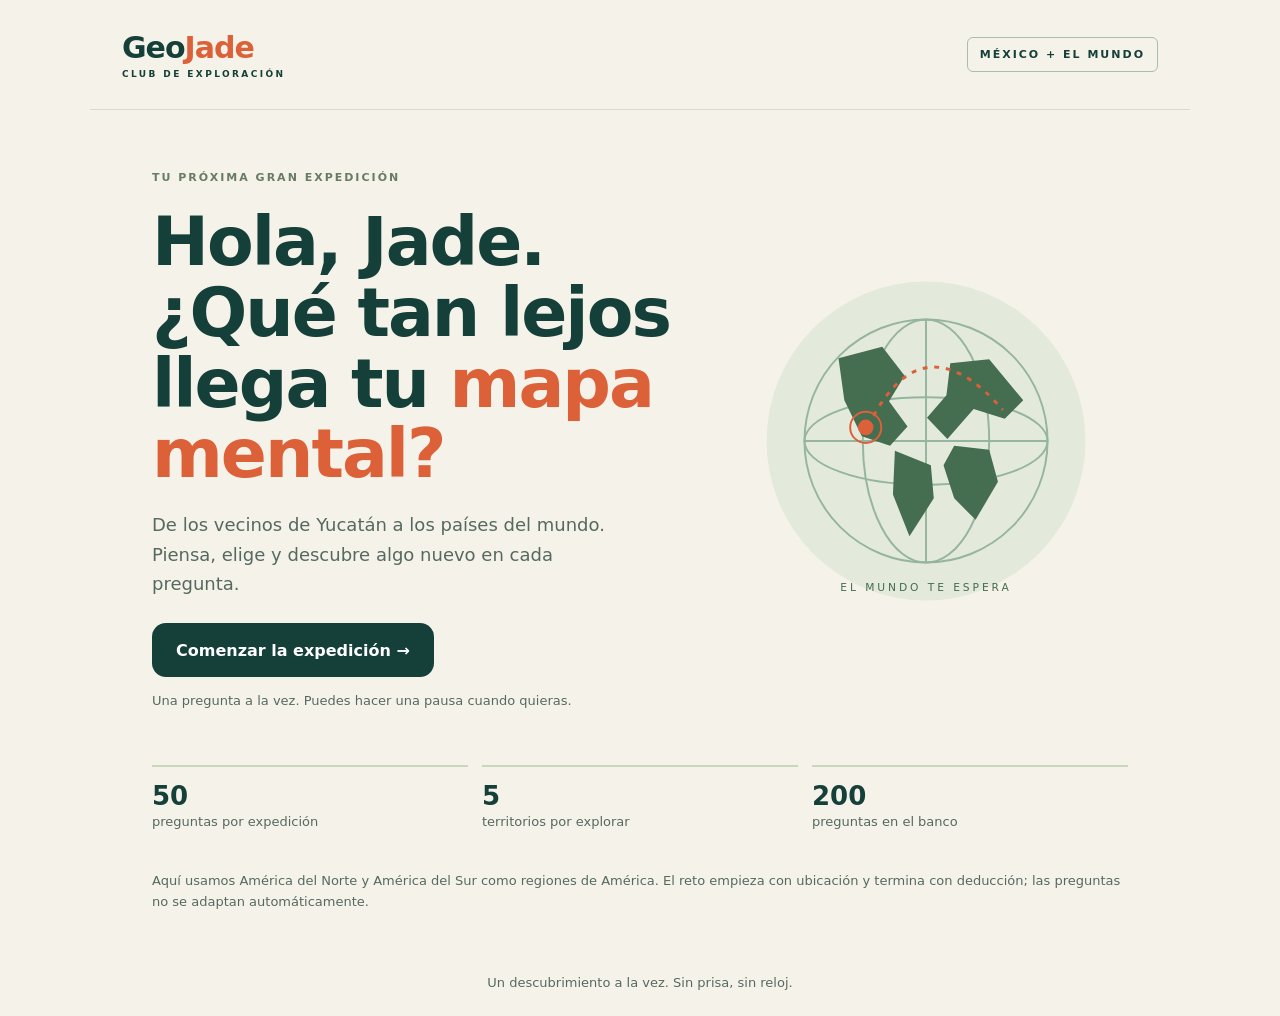
==== index.html @ c2563507 "Build GeoJade: 200-question bank, 50-question quizzes, feedback and saved progress" ====
<!doctype html>
<html lang="es"><head><meta charset="utf-8"><meta name="viewport" content="width=device-width,initial-scale=1"><meta name="theme-color" content="#153f39"><meta name="apple-mobile-web-app-capable" content="yes"><meta name="apple-mobile-web-app-title" content="GeoJade"><meta name="description" content="Explora México y el mundo con retos de geografía de 50 preguntas."><link rel="icon" href="icon.svg" type="image/svg+xml"><link rel="manifest" href="manifest.webmanifest"><link rel="stylesheet" href="style.css"><title>GeoJade · Una vuelta al mundo</title></head>
<body><header><a class="brand" href="./">Geo<span>Jade</span><small>CLUB DE EXPLORACIÓN</small></a><span class="stamp">MÉXICO + EL MUNDO</span></header><main id="app"></main><footer>Un descubrimiento a la vez. Sin prisa, sin reloj.</footer><script src="questions.js"></script><script src="app.js"></script></body></html>
---- style.css ----
:root{font-family:ui-rounded,'Avenir Next',system-ui,sans-serif;color:#153f39;background:#f5f3e9;font-synthesis:none}*{box-sizing:border-box}body{margin:0}header{max-width:1100px;margin:auto;padding:30px 32px;display:flex;align-items:center;justify-content:space-between;border-bottom:1px solid #d6ddcc}.brand{font-size:30px;font-weight:850;letter-spacing:-1px;text-decoration:none;color:#153f39}.brand span{color:#dc6038}.brand small{display:block;font-size:9px;letter-spacing:2.4px;margin-top:4px}.stamp,.eyebrow{font-size:11px;letter-spacing:2px;font-weight:800}.stamp{border:1px solid #a8bdb0;padding:10px 12px;border-radius:6px}main{max-width:1040px;margin:auto;padding:48px 32px 24px}footer{text-align:center;color:#566960;font-size:13px;padding:26px}.hero{display:grid;grid-template-columns:1.3fr 1fr;gap:48px;align-items:center}.eyebrow{color:#687b64}h1{font-size:clamp(38px,6vw,68px);line-height:1.04;letter-spacing:-2px;margin:20px 0}h1 em{font-style:normal;color:#dc6038}p{line-height:1.65}.lead{font-size:18px;max-width:480px;color:#566960}.globe{width:100%;max-width:350px;margin:auto;display:block}.button,button{font:inherit;cursor:pointer;border:0;border-radius:14px;padding:16px 24px;min-height:54px;font-weight:750}.primary{background:#153f39;color:white}.secondary{background:#e3e9db;color:#153f39}.quiet{background:transparent;color:#153f39;border:1px solid #a8bdb0}.actions{display:flex;gap:12px;flex-wrap:wrap;margin-top:24px}button:focus-visible,a:focus-visible{outline:3px solid #de6d30;outline-offset:4px}button:disabled{cursor:default}.facts{display:grid;grid-template-columns:repeat(3,1fr);gap:14px;margin:40px 0}.fact{border-top:2px solid #c9d7bd;padding-top:14px}.fact strong{display:block;font-size:26px}.fact span{color:#566960;font-size:13px}.panel{background:#fffdf6;border:1px solid #d6ddcc;border-radius:24px;padding:30px;box-shadow:0 8px 28px #153f3906}.history{margin-top:26px}.history h2{font-size:18px}.row{display:flex;justify-content:space-between;gap:18px;border-bottom:1px solid #e4e8dc;padding:13px 0}.topline{display:flex;justify-content:space-between;align-items:center;margin-bottom:16px;gap:12px}.badge{background:#e3e9db;border-radius:30px;padding:8px 14px;font-size:13px;font-weight:700}.progress{height:8px;background:#dee5d5;border-radius:10px;margin-bottom:30px;overflow:hidden}.progress div{background:#dc6038;height:100%;transition:width .2s}.question{font-size:clamp(23px,3vw,32px);letter-spacing:-.6px;line-height:1.25;margin:16px 0 26px}.choices{display:grid;grid-template-columns:1fr 1fr;gap:12px}.choice{display:flex;gap:14px;align-items:center;text-align:left;background:#fffdf6;color:#153f39;border:2px solid #d6ddcc;min-height:76px;font-size:17px}.letter{font-size:13px;display:grid;place-items:center;min-width:30px;height:30px;border-radius:8px;background:#e9eddf}.choice.correct{border-color:#278052;background:#e9f4e8}.choice.wrong{border-color:#bc4934;background:#fce9df}.feedback{margin-top:22px;border-radius:14px;background:#edf1e4;padding:20px}.feedback p{margin:5px 0 0}.feedback strong{font-size:19px}.feedback.error{background:#fff0df}.next{margin-top:16px}.bigscore{font-size:76px;font-weight:850;letter-spacing:-3px;margin:20px 0}.bigscore span{font-size:24px;color:#566960;letter-spacing:0}.section-title{font-size:24px;margin-top:0}.muted{color:#566960;font-size:13px}.review{margin-top:26px}.review summary{font-weight:750;cursor:pointer;padding:12px 0}.review article{padding:12px 0;border-bottom:1px solid #d6ddcc}.review article p{margin:5px 0}.notice{background:#fff0df;padding:12px;border-radius:10px;font-size:14px}dialog{border:1px solid #d6ddcc;border-radius:24px;max-width:440px;padding:28px;color:#153f39}dialog::backdrop{background:#153f3966}@media(max-width:650px){header{padding:20px}.stamp{font-size:9px;letter-spacing:1px}main{padding:28px 20px}.hero{grid-template-columns:1fr;gap:10px}.hero .art{display:none}h1{letter-spacing:-1px}.choices{grid-template-columns:1fr}.panel{padding:22px}.facts{margin:28px 0}.fact strong{font-size:23px}.topline{flex-wrap:wrap}.button,button{padding:16px 18px}.question{margin-bottom:20px}}@media(prefers-reduced-motion:reduce){*{transition:none!important}}
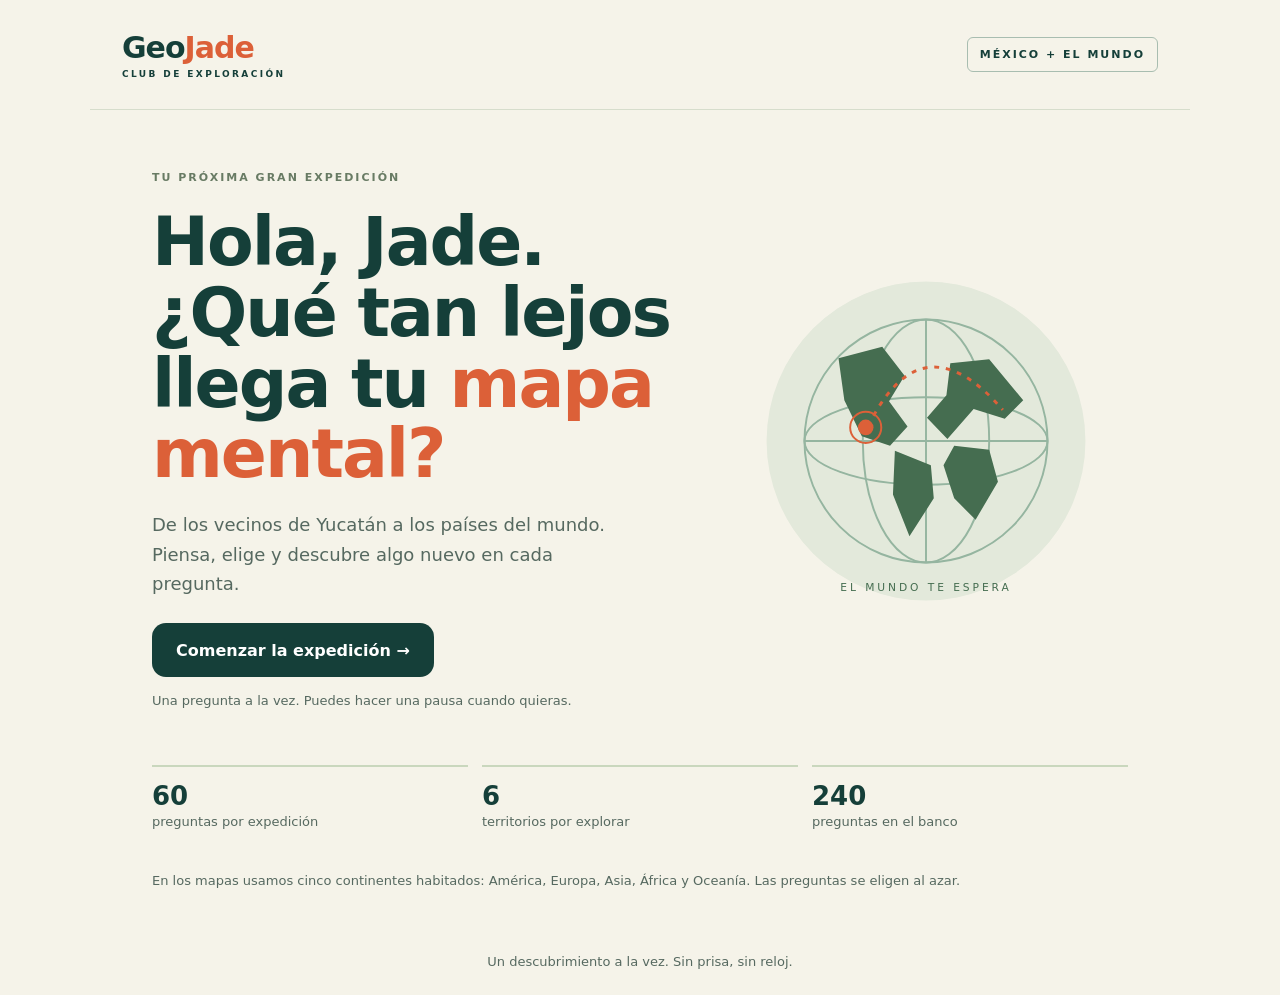
==== commit 426767a4: "Add visual world-map continent challenge" ====
--- a/index.html
+++ b/index.html
@@ -1,3 +1,3 @@
 <!doctype html>
-<html lang="es"><head><meta charset="utf-8"><meta name="viewport" content="width=device-width,initial-scale=1"><meta name="theme-color" content="#153f39"><meta name="apple-mobile-web-app-capable" content="yes"><meta name="apple-mobile-web-app-title" content="GeoJade"><meta name="description" content="Explora México y el mundo con retos de geografía de 50 preguntas."><link rel="icon" href="icon.svg" type="image/svg+xml"><link rel="manifest" href="manifest.webmanifest"><link rel="stylesheet" href="style.css"><title>GeoJade · Una vuelta al mundo</title></head>
-<body><header><a class="brand" href="./">Geo<span>Jade</span><small>CLUB DE EXPLORACIÓN</small></a><span class="stamp">MÉXICO + EL MUNDO</span></header><main id="app"></main><footer>Un descubrimiento a la vez. Sin prisa, sin reloj.</footer><script src="questions.js"></script><script src="app.js"></script></body></html>
+<html lang="es"><head><meta charset="utf-8"><meta name="viewport" content="width=device-width,initial-scale=1"><meta name="theme-color" content="#153f39"><meta name="apple-mobile-web-app-capable" content="yes"><meta name="apple-mobile-web-app-title" content="GeoJade"><meta name="description" content="Explora México y el mundo con retos de geografía de 60 preguntas."><link rel="icon" href="icon.svg" type="image/svg+xml"><link rel="manifest" href="manifest.webmanifest"><link rel="stylesheet" href="style.css"><link rel="stylesheet" href="map.css"><title>GeoJade · Una vuelta al mundo</title></head>
+<body><header><a class="brand" href="./">Geo<span>Jade</span><small>CLUB DE EXPLORACIÓN</small></a><span class="stamp">MÉXICO + EL MUNDO</span></header><main id="app"></main><footer>Un descubrimiento a la vez. Sin prisa, sin reloj.</footer><script src="questions.js"></script><script src="map-data.js"></script><script src="app.js"></script></body></html>
--- a/map.css
+++ b/map.css
@@ -0,0 +1,53 @@
+.map-wrap {
+  margin: -8px 0 24px;
+  padding: 12px;
+  border: 1px solid #d6ddcc;
+  border-radius: 18px;
+  background: #e9f2ed;
+}
+
+.world-map {
+  display: block;
+  width: 100%;
+  height: auto;
+  aspect-ratio: 2 / 1;
+}
+
+.country {
+  fill: #c6d5c7;
+  stroke: #f8f6ed;
+  stroke-width: .7;
+  vector-effect: non-scaling-stroke;
+}
+
+.country.target {
+  fill: #dc6038;
+  stroke: #983a24;
+  stroke-width: 1.4;
+}
+
+.locator {
+  fill: none;
+  stroke: #983a24;
+  stroke-width: 3;
+  vector-effect: non-scaling-stroke;
+}
+
+.map-key {
+  display: flex;
+  align-items: center;
+  justify-content: center;
+  gap: 8px;
+  margin: 4px 0 0;
+  color: #566960;
+  font-size: 12px;
+  font-weight: 700;
+}
+
+.map-key::before {
+  content: '';
+  width: 13px;
+  height: 13px;
+  border-radius: 3px;
+  background: #dc6038;
+}
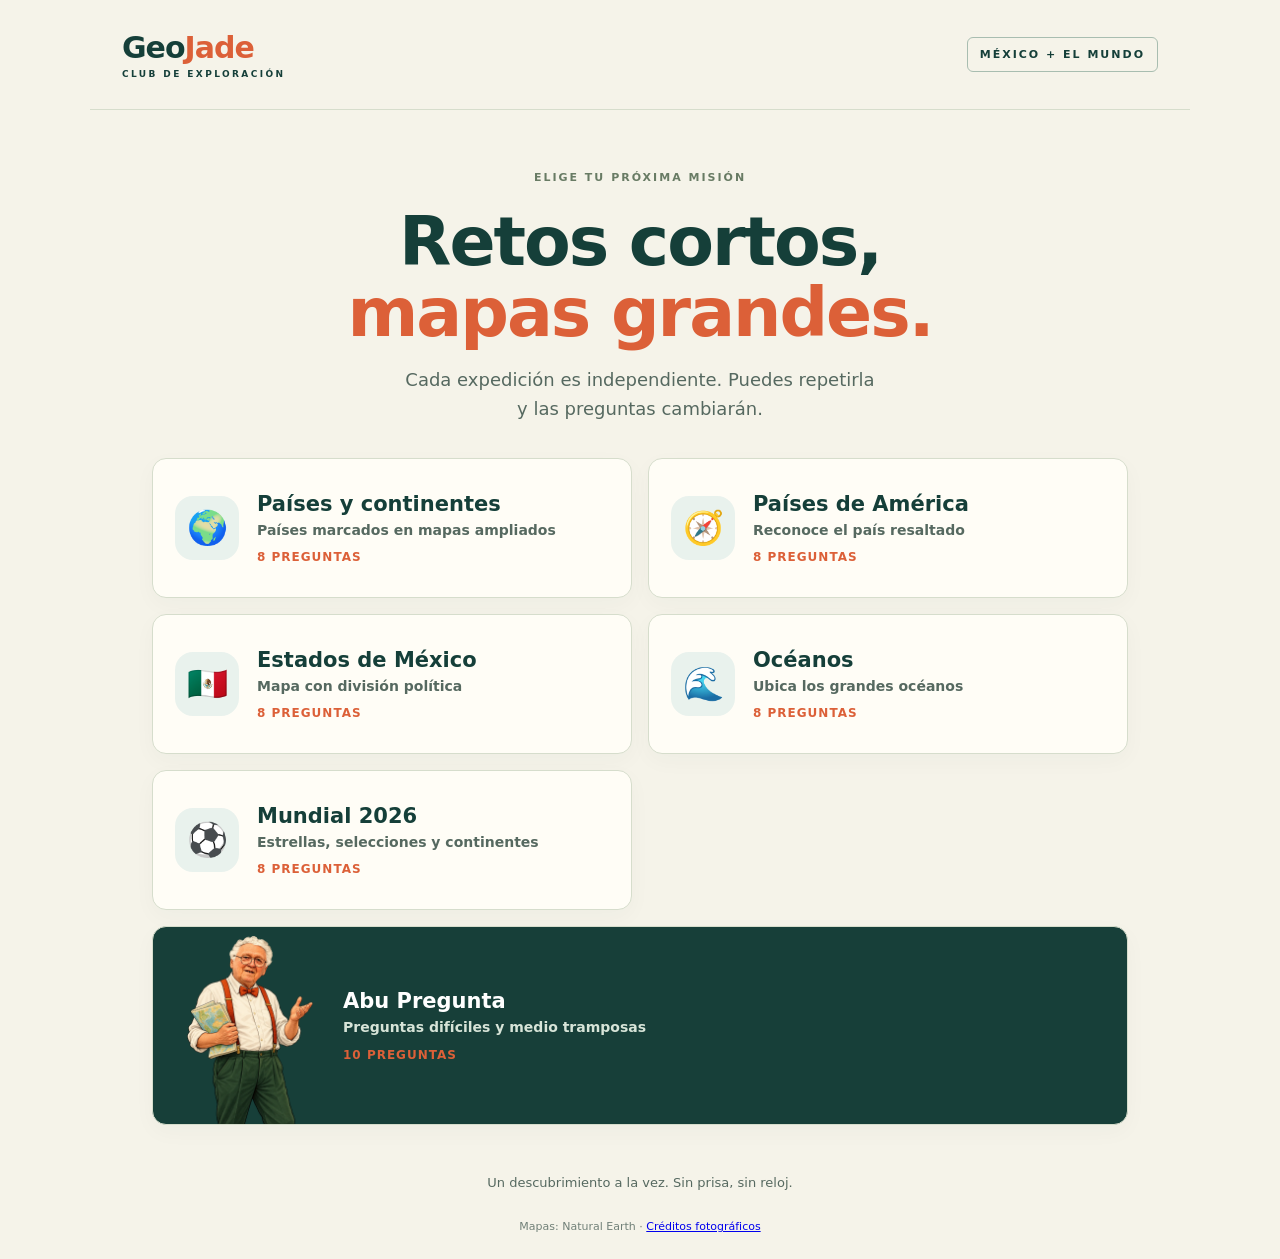
==== commit 1a679aab: "Restructure GeoJade into short themed challenges" ====
--- a/index.html
+++ b/index.html
@@ -1,3 +1,3 @@
 <!doctype html>
-<html lang="es"><head><meta charset="utf-8"><meta name="viewport" content="width=device-width,initial-scale=1"><meta name="theme-color" content="#153f39"><meta name="apple-mobile-web-app-capable" content="yes"><meta name="apple-mobile-web-app-title" content="GeoJade"><meta name="description" content="Explora México y el mundo con retos de geografía de 60 preguntas."><link rel="icon" href="icon.svg" type="image/svg+xml"><link rel="manifest" href="manifest.webmanifest"><link rel="stylesheet" href="style.css"><link rel="stylesheet" href="map.css"><title>GeoJade · Una vuelta al mundo</title></head>
-<body><header><a class="brand" href="./">Geo<span>Jade</span><small>CLUB DE EXPLORACIÓN</small></a><span class="stamp">MÉXICO + EL MUNDO</span></header><main id="app"></main><footer>Un descubrimiento a la vez. Sin prisa, sin reloj.</footer><script src="questions.js"></script><script src="map-data.js"></script><script src="app.js"></script></body></html>
+<html lang="es"><head><meta charset="utf-8"><meta name="viewport" content="width=device-width,initial-scale=1"><meta name="theme-color" content="#153f39"><meta name="apple-mobile-web-app-capable" content="yes"><meta name="apple-mobile-web-app-title" content="GeoJade"><meta name="description" content="Retos cortos de geografía con mapas de México, América y el mundo."><link rel="icon" href="icon.svg" type="image/svg+xml"><link rel="manifest" href="manifest.webmanifest"><link rel="stylesheet" href="style.css"><link rel="stylesheet" href="map.css"><link rel="stylesheet" href="challenges.css"><title>GeoJade · Club de exploración</title></head>
+<body><header><a class="brand" href="./">Geo<span>Jade</span><small>CLUB DE EXPLORACIÓN</small></a><span class="stamp">MÉXICO + EL MUNDO</span></header><main id="app"></main><footer>Un descubrimiento a la vez. Sin prisa, sin reloj.<div class="credits">Mapas: Natural Earth · <a href="credits.html">Créditos fotográficos</a></div></footer><script src="map-data.js"></script><script src="mexico-map.js"></script><script src="challenges.js"></script><script src="app.js"></script></body></html>
--- a/challenges.css
+++ b/challenges.css
@@ -0,0 +1,32 @@
+.challenge-hero { text-align:center; max-width:760px; margin:0 auto 34px; }
+.challenge-hero h1 { margin-bottom:16px; }
+.challenge-hero .lead { margin:0 auto 22px; }
+.challenge-grid { display:grid; grid-template-columns:repeat(2,minmax(0,1fr)); gap:16px; }
+.challenge-card { position:relative; display:flex; align-items:center; gap:18px; min-height:140px; padding:22px; text-align:left; color:#153f39; background:#fffdf6; border:1px solid #d6ddcc; box-shadow:0 7px 22px #153f3908; overflow:hidden; }
+.challenge-card:hover { border-color:#89a98e; transform:translateY(-2px); }
+.challenge-card strong,.challenge-card small,.challenge-card em { display:block; }
+.challenge-card strong { font-size:21px; margin-bottom:5px; }
+.challenge-card small { color:#566960; font-size:14px; line-height:1.4; }
+.challenge-card em { margin-top:10px; color:#dc6038; font-style:normal; font-size:12px; letter-spacing:1px; text-transform:uppercase; }
+.challenge-icon { display:grid; place-items:center; width:64px; height:64px; flex:0 0 64px; border-radius:18px; background:#e9f2ed; font-size:33px; }
+.abu-card { background:#173f39; color:white; grid-column:1/-1; min-height:190px; }
+.abu-card small { color:#d7e4d8; }
+.abu-card img { align-self:flex-start; width:150px; height:190px; object-fit:contain; object-position:top; margin:-15px 0 -22px; }
+.question-panel { max-width:900px; margin:auto; }
+.map-wrap.focused,.mexico-wrap { padding:8px; }
+.map-wrap.focused .world-map,.mexico-wrap .world-map { max-height:430px; }
+.mexico-state { fill:#c6d5c7; stroke:#fffdf6; stroke-width:1.2; }
+.ocean-pulse { fill:#2f8fc0; stroke:#fff; stroke-width:4; vector-effect:non-scaling-stroke; }
+.ocean-key::before { background:#2f8fc0; }
+.player-card { width:min(310px,80%); margin:0 auto 24px; background:#153f39; border-radius:20px; overflow:hidden; box-shadow:0 12px 30px #153f3922; }
+.player-card img { display:block; width:100%; height:310px; object-fit:cover; object-position:top; }
+.player-card figcaption { padding:12px 16px; color:#fff; font-weight:700; text-align:center; }
+.abu-strip { display:grid; grid-template-columns:145px 1fr; align-items:center; gap:20px; min-height:150px; margin:-4px 0 22px; padding:14px 22px 0; border-radius:18px; background:#173f39; color:white; overflow:hidden; }
+.abu-strip img { width:145px; height:155px; object-fit:contain; object-position:top; align-self:end; }
+.abu-strip p { font-size:16px; }
+.abu-strip strong { color:#f2a05d; font-size:21px; }
+.result-panel { text-align:center; max-width:700px; margin:auto; }
+.result-panel .actions { justify-content:center; }
+.abu-result { width:180px; height:220px; object-fit:contain; object-position:top; margin:-20px auto -10px; display:block; }
+.credits { text-align:center; font-size:11px; color:#718078; margin-top:30px; }
+@media(max-width:650px){.challenge-grid{grid-template-columns:1fr}.abu-card{grid-column:auto}.challenge-card{min-height:120px;padding:17px}.challenge-icon{width:52px;height:52px;flex-basis:52px;font-size:27px}.abu-card img{width:100px;height:145px}.abu-strip{grid-template-columns:90px 1fr;padding:10px 14px 0;gap:12px}.abu-strip img{width:90px;height:125px}.player-card img{height:280px}.map-wrap.focused .world-map,.mexico-wrap .world-map{max-height:340px}}
